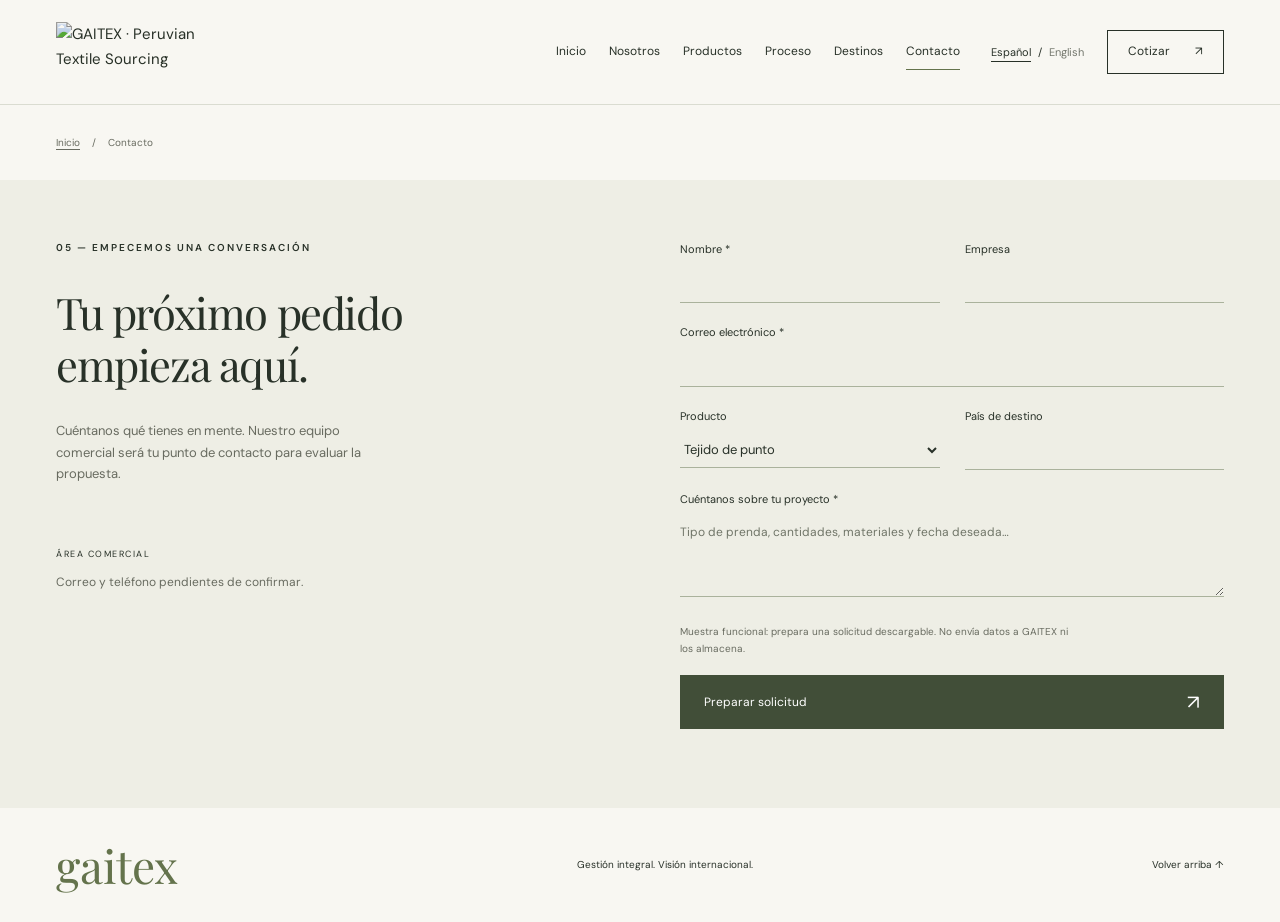
==== contacto.html @ 5d5069b6 "Add files via upload" ====
<!doctype html>
<html lang="es"><head><meta charset="UTF-8"><meta name="viewport" content="width=device-width,initial-scale=1"><meta name="description" content="GAITEX: gestión integral de pedidos textiles para clientes internacionales. Full package, del desarrollo al despacho."><meta name="theme-color" content="#45513b"><title>GAITEX — Contacto</title><link rel="stylesheet" href="style.css"></head>
<body data-page="nav5" class="inner-page"><a class="skip" href="#main" data-i18n="skip">Ir al contenido</a><header><a href="index.html" class="brand" aria-label="GAITEX"><img src="assets/logo.png" alt="GAITEX · Peruvian Textile Sourcing" width="640" height="219"></a><nav aria-label="Navegación principal" data-aria="nav"><a href="index.html" data-i18n="home">Inicio</a><a href="nosotros.html" data-i18n="nav1">Nosotros</a><a href="productos.html" data-i18n="nav2">Productos</a><a href="proceso.html" data-i18n="nav3">Proceso</a><a href="destinos.html" data-i18n="nav4">Destinos</a><a href="contacto.html" data-i18n="nav5" aria-current="page">Contacto</a></nav><div class="header-right"><div class="languages" role="group" aria-label="Idioma / Language"><button type="button" data-lang="es" aria-pressed="true">Español</button><span>/</span><button type="button" data-lang="en" aria-pressed="false">English</button></div><a class="nav-cta" href="contacto.html"><span data-i18n="quote">Cotizar</span> ↗</a></div></header><main id="main"><div class="breadcrumb wrap"><a href="index.html" data-i18n="home">Inicio</a><span>/</span><span data-i18n="nav5"></span></div><section id="contact" class="contact"><div class="wrap section contact-grid"><div><p class="eyebrow" data-i18n="contactlabel">05 — EMPECEMOS UNA CONVERSACIÓN</p><h1 data-i18n="contacttitle">Tu próximo pedido<br>empieza aquí.</h1><p data-i18n="contactcopy">Cuéntanos qué tienes en mente. Nuestro equipo comercial será tu punto de contacto para evaluar la propuesta.</p><div class="contact-meta"><span data-i18n="commercial">ÁREA COMERCIAL</span><p data-i18n="pending">Correo y teléfono pendientes de confirmar.</p></div></div><form id="quote-form"><div class="form-row"><label><span data-i18n="name">Nombre *</span><input name="name" required autocomplete="name" maxlength="120"></label><label><span data-i18n="company">Empresa</span><input name="company" autocomplete="organization" maxlength="150"></label></div><label><span data-i18n="email">Correo electrónico *</span><input name="email" type="email" required autocomplete="email" maxlength="180"></label><div class="form-row"><label><span data-i18n="product">Producto</span><select name="product"><option value="knit" data-i18n="knittitle">Tejido de punto</option><option value="alpaca" data-i18n="alpacatitle">Baby alpaca</option><option value="other" data-i18n="other">Otra propuesta</option></select></label><label><span data-i18n="destination">País de destino</span><input name="destination" autocomplete="country-name" maxlength="100"></label></div><label><span data-i18n="message">Cuéntanos sobre tu proyecto *</span><textarea name="message" rows="3" required maxlength="4000" data-placeholder="messageph" placeholder="Tipo de prenda, cantidades, materiales y fecha deseada…"></textarea></label><p class="form-note" data-i18n="formnote">Muestra funcional: prepara una solicitud descargable. No envía datos a GAITEX ni los almacena.</p><button class="button" type="submit"><span data-i18n="submit">Preparar solicitud</span><span>↗</span></button><p id="form-status" role="status"></p></form></div></section></main><footer class="wrap"><a class="footer-word" href="index.html">gaitex</a><span data-i18n="footer">Gestión integral. Visión internacional.</span><a href="#main"><span data-i18n="top">Volver arriba</span> ↑</a></footer><script src="app.js"></script></body></html>
---- style.css ----
@import url('https://fonts.googleapis.com/css2?family=DM+Sans:wght@400;500;600;700&family=Manrope:wght@400;500;600;700&family=Playfair+Display:ital,wght@0,400;0,500;1,400&display=swap');
:root{--paper:#f8f7f2;--ink:#283128;--olive:#64734c;--green:#414e38;--muted:#686b60;--line:#dadcd1;--serif:'Playfair Display',Georgia,serif;--sans:'DM Sans',Arial,sans-serif}*{box-sizing:border-box}html{scroll-behavior:smooth;scroll-padding-top:110px}body{margin:0;background:var(--paper);color:var(--ink);font:15px/1.65 var(--sans)}a{color:inherit;text-decoration:none}button,input,textarea,select{font:inherit}button,a,input,textarea,select{-webkit-tap-highlight-color:transparent}button{cursor:pointer}button:focus-visible,a:focus-visible{outline:2px solid #b08b54;outline-offset:5px}.wrap{max-width:1400px;width:calc(100% - 112px);margin:auto}.section{padding:100px 0}header{height:105px;display:flex;align-items:center;justify-content:space-between;padding:0 56px;border-bottom:1px solid var(--line);gap:30px;background:var(--paper)}.brand img{display:block;width:176px;height:auto;mix-blend-mode:multiply}nav{display:flex;gap:34px;margin-left:auto}nav a{font-size:13px}nav a:hover,.text-link:hover{color:var(--olive)}.header-right{display:flex;align-items:center;gap:30px}.languages{display:flex;gap:6px;align-items:center;white-space:nowrap;font-size:11px}.languages button{border:0;background:none;padding:6px 1px;color:#73776d}.languages button[aria-pressed=true]{color:var(--ink);text-decoration:underline;text-underline-offset:5px}.nav-cta{border:1px solid var(--ink);padding:11px 20px;font-size:12px;display:flex;gap:25px}.hero{display:grid;grid-template-columns:1fr 1.05fr;min-height:730px;padding-top:38px;padding-bottom:45px;gap:30px}.hero-copy{padding:34px 0 0;position:relative;display:flex;align-items:flex-start;flex-direction:column}.eyebrow{font-size:10px;letter-spacing:2px;font-weight:600;margin:0 0 30px;display:flex;align-items:center;gap:10px}.dot{width:7px;height:7px;background:#879866;border-radius:100%}h1,h2,h3,p{margin-top:0}h1{font:400 clamp(58px,5.65vw,87px)/1.06 var(--serif);letter-spacing:-3px;margin:0 0 26px}h1 em{font-weight:400;color:var(--olive)}h1 .last{white-space:nowrap}.intro{max-width:365px;color:var(--muted);font-size:14px;margin-bottom:28px}.button{background:var(--green);color:white;border:1px solid var(--green);display:inline-flex;align-items:center;justify-content:space-between;gap:36px;padding:16px 23px;font-size:12px;transition:background .2s}.button:hover{background:#2c3725}.button span:last-child{font-size:20px;line-height:1}.text-link{font-size:12px;border-bottom:1px solid #aeb4a2;padding-bottom:5px;display:inline-block}.hero .text-link{margin-top:19px}.hero-foot{margin-top:auto;padding-top:32px;display:flex;width:90%;justify-content:space-between;font-size:9px;letter-spacing:1px;color:var(--muted)}.hero-art{position:relative;min-height:640px;background:#e8e5dc}.hero-photo{width:100%;height:100%;position:absolute;object-fit:cover;object-position:53% center}.image-label{position:absolute;top:22px;left:24px;right:24px;display:flex;justify-content:space-between;font-size:9px;letter-spacing:2px;color:#30382b}.material-note{position:absolute;bottom:35px;left:-37px;background:#eeeee4;display:flex;gap:20px;align-items:center;padding:22px 28px;box-shadow:0 10px 40px #303b2110}.material-note small{font-size:8px;letter-spacing:1.5px}.material-note p{font:20px/1.3 var(--serif);margin:7px 0 0}.swatch{height:66px;width:60px;background:repeating-linear-gradient(45deg,#929b7e 0 2px,#a9b296 2px 4px);border-radius:50% 50% 4px 4px}.approach{border-top:1px solid var(--line);display:grid;grid-template-columns:1fr 2fr;gap:40px}h2{font:400 clamp(34px,3.4vw,50px)/1.2 var(--serif);letter-spacing:-1.4px;margin:0 0 30px}.about-bottom{display:grid;grid-template-columns:1fr 1fr;gap:44px;max-width:770px}.about-bottom p{font-size:14px;color:var(--muted);margin:0}.materials{padding-top:20px}.section-head{display:flex;justify-content:space-between;gap:60px;align-items:flex-end;margin-bottom:45px}.section-head .eyebrow{margin-bottom:20px}.section-head h2{margin:0}.section-head>p{max-width:300px;font-size:13px;color:var(--muted);margin-bottom:4px}.material-grid{display:grid;grid-template-columns:1.15fr 1fr;gap:50px}.second-material{padding-top:80px}.photo-box{height:400px;background:#e9e6df;position:relative;overflow:hidden}.photo-box img{width:100%;height:100%;object-fit:cover;transition:transform .6s}.photo-box:hover img{transform:scale(1.035)}.alpaca img{object-position:40% 30%;transform:scale(1.25)}.alpaca:hover img{transform:scale(1.29)}.photo-number{position:absolute;bottom:18px;left:20px;background:#f8f7f2e6;padding:4px 10px;font-size:10px}.product-line{display:flex;justify-content:space-between;align-items:center;margin-top:18px}h3{font:26px/1.3 var(--serif);margin:0}.material-grid article>p{font-size:12px;color:var(--muted);margin-top:8px}.photo-disclaimer{font-size:10px;color:var(--muted);margin:25px 0 0}.journey{background:var(--green);color:#f5f4ec}.journey .eyebrow{color:#c4cead}.journey .section-head>p{color:#d4d9ca}.steps{display:grid;grid-template-columns:repeat(4,1fr);margin-top:65px;border-bottom:1px solid #ffffff35}.step{border:0;border-top:1px solid #ffffff45;background:transparent;color:#e7eadf;text-align:left;padding:24px 16px 24px 0;position:relative}.step>span{display:block;font-size:11px;margin-bottom:22px;color:#c6cdbb}.step strong{font-size:13px;font-weight:400}.step b{position:absolute;right:22px;top:23px;font-weight:400;opacity:0}.step.active{border-top:3px solid #c8d6a8;background:#ffffff09;padding-top:22px}.step.active b{opacity:1}.step:hover{background:#ffffff0a}.stage-detail{display:flex;gap:25px;align-items:flex-start;padding:25px 0;min-height:110px}.stage-detail>span{font-size:10px;color:#c1c9b5;white-space:nowrap;padding-top:2px}.stage-detail p{font-size:13px;max-width:690px;color:#e2e5db}.leadtime{border-top:1px solid #ffffff30;padding-top:35px;display:flex;gap:50px;align-items:center}.leadtime>div{display:flex;gap:17px;align-items:center;white-space:nowrap}.ninety{font:70px/1 var(--serif)}.leadtime>div>span:last-child{max-width:80px;white-space:normal;font-size:12px;line-height:1.5}.leadtime p{font-size:11px;color:#cbd3c0;max-width:360px;margin:0}.lead-symbol{margin-left:auto;font-size:35px}.world-grid{display:grid;grid-template-columns:1fr 1fr;gap:100px}.world-grid>div>p{max-width:340px;color:var(--muted);font-size:13px;margin-bottom:28px}.destinations>div{display:flex;align-items:center;gap:25px;padding:17px 0;border-bottom:1px solid var(--line)}.destinations>div:first-child{border-top:1px solid var(--line);flex-wrap:wrap;gap:4px 25px}.destinations>div>span{font-size:10px;color:var(--muted)}.destinations h3{flex:1;font-size:24px}.destinations small{width:100%;margin-left:38px;font-size:8px;letter-spacing:1px}.contact{background:#eeeee5}.contact-grid{display:grid;grid-template-columns:1fr 1fr;gap:100px}.contact-grid>div>p:not(.eyebrow){max-width:330px;font-size:13px;color:var(--muted)}.contact-meta{margin-top:55px}.contact-meta>span{font-size:9px;letter-spacing:1.5px}.contact-meta p{font-size:12px;color:var(--muted);margin-top:8px}.form-row{display:grid;grid-template-columns:1fr 1fr;gap:25px}label{display:block;margin-bottom:20px}label>span{display:block;font-size:11px;margin-bottom:7px}input,select,textarea{width:100%;border:0;border-bottom:1px solid #aab29c;background:transparent;padding:8px 0;border-radius:0;color:var(--ink);font-size:13px}textarea{resize:vertical}input:focus,textarea:focus,select:focus{outline:0;border-bottom:2px solid var(--green)}textarea::placeholder{color:#707568;font-size:12px}.form-note{font-size:10px;color:var(--muted);max-width:390px;margin:0 0 18px}form>.button{width:100%}#form-status{font-size:12px;margin:14px 0 0}footer{display:flex;justify-content:space-between;align-items:center;padding:34px 0;gap:25px}footer>span,footer>a:last-child{font-size:10px}.footer-word{font:46px/1 var(--serif);color:var(--olive)}.skip{position:fixed;left:10px;top:-100px;background:white;padding:10px;z-index:10}.skip:focus{top:10px}@media(min-width:1600px){.hero{min-height:800px}.hero-art{min-height:700px}}@media(max-width:1100px){header{padding:0 30px;gap:20px}nav{gap:18px}.header-right{gap:18px}.brand img{width:145px}.wrap{width:calc(100% - 60px)}h1{font-size:65px}.hero{grid-template-columns:1fr 1fr;gap:22px;min-height:670px}.hero-art{min-height:590px}.section{padding:75px 0}.world-grid,.contact-grid{gap:50px}.material-note{left:-20px;padding:18px}.section-head{gap:35px}.section-head>p{max-width:250px}}@media(max-width:760px){html{scroll-padding-top:25px}header{height:auto;padding:18px 22px;flex-wrap:wrap;gap:15px}.brand img{width:133px}.header-right{margin-left:auto;gap:15px}.nav-cta{display:none}.languages{font-size:10px}nav{order:3;width:100%;justify-content:space-between;border-top:1px solid var(--line);padding-top:12px}nav a{font-size:11px}.wrap{width:calc(100% - 44px)}.hero{grid-template-columns:1fr;padding-top:15px;gap:28px}.hero-copy{padding-top:22px}h1{font-size:clamp(52px,12vw,76px);letter-spacing:-2px}.hero .eyebrow{font-size:8px;margin-bottom:24px}.intro{font-size:13px;max-width:340px}.hero-foot{display:none}.hero-art{min-height:440px;margin-left:15px}.material-note{left:-15px;bottom:24px}.hero .text-link{margin-top:18px}.section{padding:60px 0}.approach{grid-template-columns:1fr;gap:0}.approach>.eyebrow{margin-bottom:22px}h2{font-size:35px;letter-spacing:-1px}.about-bottom{grid-template-columns:1fr;gap:18px}.about-bottom p{font-size:13px}.section-head{display:block;margin-bottom:30px}.section-head>p{max-width:100%;margin-top:20px}.material-grid{gap:28px;grid-template-columns:1fr}.second-material{padding-top:10px}.photo-box{height:360px}.photo-disclaimer{font-size:9px}.steps{grid-template-columns:1fr 1fr;margin-top:32px}.step{padding:18px 10px 18px 0}.step.active{padding-top:16px}.step strong{font-size:11px}.step>span{margin-bottom:15px}.step b{right:15px;top:17px}.stage-detail{min-height:140px;gap:18px}.stage-detail p{font-size:12px}.leadtime{gap:20px;align-items:flex-start;flex-wrap:wrap}.leadtime p{max-width:100%;order:3}.ninety{font-size:60px}.lead-symbol{font-size:27px}.world-grid,.contact-grid{grid-template-columns:1fr;gap:38px}.international>.eyebrow{font-size:9px}.destinations h3{font-size:23px}.contact-meta{margin-top:25px}.form-row{gap:20px}footer{flex-wrap:wrap;gap:18px}footer>span{order:3;width:100%}.footer-word{font-size:40px}}@media(prefers-reduced-motion:reduce){html{scroll-behavior:auto}*{transition:none!important}}

/* Multi-page navigation and editorial chapter layouts. */
header nav{gap:23px}header nav a{font-size:12px;position:relative;padding:10px 0}header nav a[aria-current="page"]:after{content:"";position:absolute;left:0;right:0;bottom:2px;height:1px;background:var(--olive)}.header-right{gap:22px}.breadcrumb{display:flex;gap:12px;font-size:10px;color:var(--muted);padding-top:30px}.breadcrumb a{text-decoration:underline;text-underline-offset:3px}.inner-page main{min-height:65vh}.inner-page h1{font:400 clamp(36px,3.4vw,50px)/1.2 var(--serif);letter-spacing:-1.4px;margin:0 0 30px}.inner-page .section-head h1{margin-bottom:0}.inner-page .section{padding-top:60px;padding-bottom:65px}.inner-page .approach{border:0}.inner-page .materials{padding-top:50px}.inner-page .journey{margin-top:28px}.inner-page .contact{margin-top:28px}.page-cta{border-top:1px solid var(--line);padding:35px 0;display:flex;justify-content:space-between;gap:25px;align-items:center}.page-cta>p{font:25px/1.4 var(--serif);margin:0}.home-hub{padding:10px 0 55px}.hub-heading{display:flex;align-items:center;justify-content:space-between;gap:20px;border-top:1px solid var(--line);padding-top:25px;margin-bottom:25px}.hub-heading .eyebrow{margin:0}.hub-heading>p:last-child{font-size:12px;color:var(--muted);margin:0}.hub-links{display:grid;grid-template-columns:repeat(4,1fr);gap:25px}.hub-links>a{position:relative;padding:16px 0 0;border-top:1px solid #b7bfaa}.hub-number{font-size:9px;color:var(--olive);letter-spacing:1px}.hub-links h2{font-size:25px;letter-spacing:-.6px;margin:13px 0 8px}.hub-links p{font-size:11px;color:var(--muted);max-width:220px;margin:0}.hub-arrow{position:absolute;right:2px;top:16px;transition:transform .2s}.hub-links>a:hover .hub-arrow{transform:translate(3px,-3px)}.about-visual{display:grid;grid-template-columns:1.4fr 1fr;gap:70px;padding-bottom:70px;align-items:center}.about-image{position:relative;height:340px;overflow:hidden}.about-image img{width:100%;height:100%;object-fit:cover;object-position:50% 44%}.about-image>span{position:absolute;bottom:16px;left:20px;background:var(--paper);padding:10px 15px;font-size:10px}.about-note>.eyebrow{color:var(--olive);margin-bottom:15px}.about-note h2{font-size:40px;margin-bottom:20px}.about-note p{font-size:13px;color:var(--muted);max-width:320px}.about-note .text-link{margin-top:10px}.inner-page .photo-box{height:340px}.inner-page .second-material{padding-top:45px}.inner-page .international{padding-bottom:70px}.inner-page .contact-grid{gap:80px}.inner-page .leadtime{margin-top:5px}
@media(max-width:1150px) and (min-width:761px){header{gap:18px;padding:0 25px}.brand img{width:125px}header nav{gap:14px}header nav a{font-size:11px}.header-right{gap:16px}.nav-cta{padding:10px 13px;gap:12px}.languages{font-size:10px}.about-visual{gap:35px}}
@media(max-width:900px) and (min-width:761px){header{flex-wrap:wrap;height:auto;padding:18px 30px;gap:12px}header nav{order:3;width:100%;justify-content:space-between;border-top:1px solid var(--line);padding-top:8px}.header-right{margin-left:auto}}
@media(max-width:760px){header nav{gap:8px;flex-wrap:wrap;justify-content:space-between}header nav a{font-size:10px;padding:4px 0}.breadcrumb{padding-top:22px;font-size:9px}.inner-page h1{font-size:34px;letter-spacing:-1px}.inner-page .section{padding:40px 0 45px}.inner-page .materials{padding-top:35px}.home-hub{padding-bottom:38px}.hub-heading{display:block;padding-top:20px}.hub-heading>p:last-child{margin-top:9px;font-size:11px}.hub-links{grid-template-columns:1fr 1fr;gap:25px 22px}.hub-links h2{font-size:24px}.hub-links p{font-size:10px}.page-cta{align-items:flex-start;flex-direction:column;padding:28px 0}.page-cta>p{font-size:23px}.page-cta>.button{width:100%}.about-visual{grid-template-columns:1fr;gap:30px;padding-bottom:45px}.about-image{height:290px}.about-note h2{font-size:34px}.about-image>span{font-size:9px;left:12px;bottom:12px}.inner-page .second-material{padding-top:5px}.inner-page .photo-box{height:330px}.inner-page .contact-grid{gap:30px}.inner-page .journey,.inner-page .contact{margin-top:22px}}
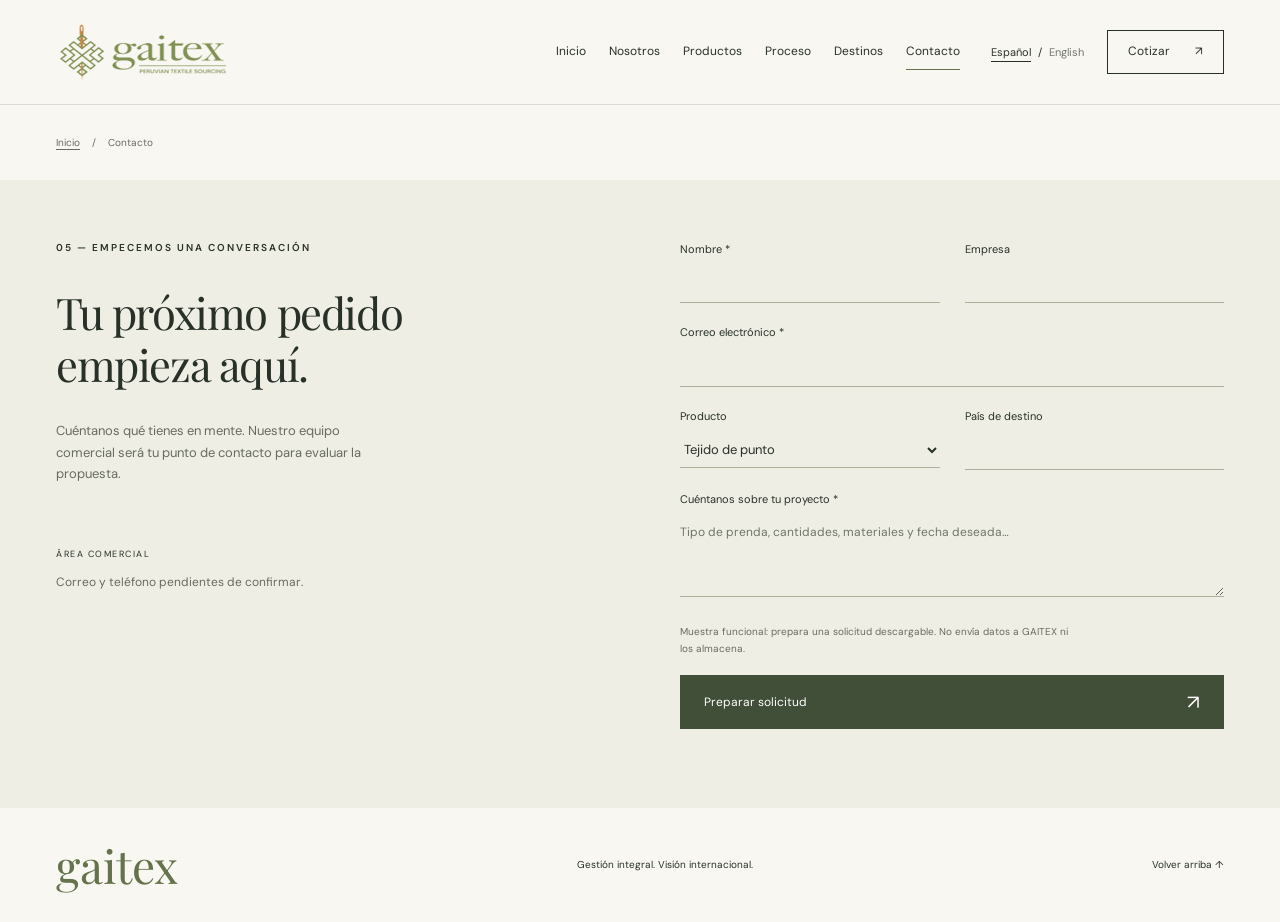
==== commit b0b07488: "Add files via upload" ====
--- a/contacto.html
+++ b/contacto.html
@@ -1,3 +1,3 @@
 <!doctype html>
 <html lang="es"><head><meta charset="UTF-8"><meta name="viewport" content="width=device-width,initial-scale=1"><meta name="description" content="GAITEX: gestión integral de pedidos textiles para clientes internacionales. Full package, del desarrollo al despacho."><meta name="theme-color" content="#45513b"><title>GAITEX — Contacto</title><link rel="stylesheet" href="style.css"></head>
-<body data-page="nav5" class="inner-page"><a class="skip" href="#main" data-i18n="skip">Ir al contenido</a><header><a href="index.html" class="brand" aria-label="GAITEX"><img src="assets/logo.png" alt="GAITEX · Peruvian Textile Sourcing" width="640" height="219"></a><nav aria-label="Navegación principal" data-aria="nav"><a href="index.html" data-i18n="home">Inicio</a><a href="nosotros.html" data-i18n="nav1">Nosotros</a><a href="productos.html" data-i18n="nav2">Productos</a><a href="proceso.html" data-i18n="nav3">Proceso</a><a href="destinos.html" data-i18n="nav4">Destinos</a><a href="contacto.html" data-i18n="nav5" aria-current="page">Contacto</a></nav><div class="header-right"><div class="languages" role="group" aria-label="Idioma / Language"><button type="button" data-lang="es" aria-pressed="true">Español</button><span>/</span><button type="button" data-lang="en" aria-pressed="false">English</button></div><a class="nav-cta" href="contacto.html"><span data-i18n="quote">Cotizar</span> ↗</a></div></header><main id="main"><div class="breadcrumb wrap"><a href="index.html" data-i18n="home">Inicio</a><span>/</span><span data-i18n="nav5"></span></div><section id="contact" class="contact"><div class="wrap section contact-grid"><div><p class="eyebrow" data-i18n="contactlabel">05 — EMPECEMOS UNA CONVERSACIÓN</p><h1 data-i18n="contacttitle">Tu próximo pedido<br>empieza aquí.</h1><p data-i18n="contactcopy">Cuéntanos qué tienes en mente. Nuestro equipo comercial será tu punto de contacto para evaluar la propuesta.</p><div class="contact-meta"><span data-i18n="commercial">ÁREA COMERCIAL</span><p data-i18n="pending">Correo y teléfono pendientes de confirmar.</p></div></div><form id="quote-form"><div class="form-row"><label><span data-i18n="name">Nombre *</span><input name="name" required autocomplete="name" maxlength="120"></label><label><span data-i18n="company">Empresa</span><input name="company" autocomplete="organization" maxlength="150"></label></div><label><span data-i18n="email">Correo electrónico *</span><input name="email" type="email" required autocomplete="email" maxlength="180"></label><div class="form-row"><label><span data-i18n="product">Producto</span><select name="product"><option value="knit" data-i18n="knittitle">Tejido de punto</option><option value="alpaca" data-i18n="alpacatitle">Baby alpaca</option><option value="other" data-i18n="other">Otra propuesta</option></select></label><label><span data-i18n="destination">País de destino</span><input name="destination" autocomplete="country-name" maxlength="100"></label></div><label><span data-i18n="message">Cuéntanos sobre tu proyecto *</span><textarea name="message" rows="3" required maxlength="4000" data-placeholder="messageph" placeholder="Tipo de prenda, cantidades, materiales y fecha deseada…"></textarea></label><p class="form-note" data-i18n="formnote">Muestra funcional: prepara una solicitud descargable. No envía datos a GAITEX ni los almacena.</p><button class="button" type="submit"><span data-i18n="submit">Preparar solicitud</span><span>↗</span></button><p id="form-status" role="status"></p></form></div></section></main><footer class="wrap"><a class="footer-word" href="index.html">gaitex</a><span data-i18n="footer">Gestión integral. Visión internacional.</span><a href="#main"><span data-i18n="top">Volver arriba</span> ↑</a></footer><script src="app.js"></script></body></html>+<body data-page="nav5" class="inner-page"><a class="skip" href="#main" data-i18n="skip">Ir al contenido</a><header><a href="index.html" class="brand" aria-label="GAITEX"><img src="logo.png" alt="GAITEX · Peruvian Textile Sourcing" width="640" height="219"></a><nav aria-label="Navegación principal" data-aria="nav"><a href="index.html" data-i18n="home">Inicio</a><a href="nosotros.html" data-i18n="nav1">Nosotros</a><a href="productos.html" data-i18n="nav2">Productos</a><a href="proceso.html" data-i18n="nav3">Proceso</a><a href="destinos.html" data-i18n="nav4">Destinos</a><a href="contacto.html" data-i18n="nav5" aria-current="page">Contacto</a></nav><div class="header-right"><div class="languages" role="group" aria-label="Idioma / Language"><button type="button" data-lang="es" aria-pressed="true">Español</button><span>/</span><button type="button" data-lang="en" aria-pressed="false">English</button></div><a class="nav-cta" href="contacto.html"><span data-i18n="quote">Cotizar</span> ↗</a></div></header><main id="main"><div class="breadcrumb wrap"><a href="index.html" data-i18n="home">Inicio</a><span>/</span><span data-i18n="nav5"></span></div><section id="contact" class="contact"><div class="wrap section contact-grid"><div><p class="eyebrow" data-i18n="contactlabel">05 — EMPECEMOS UNA CONVERSACIÓN</p><h1 data-i18n="contacttitle">Tu próximo pedido<br>empieza aquí.</h1><p data-i18n="contactcopy">Cuéntanos qué tienes en mente. Nuestro equipo comercial será tu punto de contacto para evaluar la propuesta.</p><div class="contact-meta"><span data-i18n="commercial">ÁREA COMERCIAL</span><p data-i18n="pending">Correo y teléfono pendientes de confirmar.</p></div></div><form id="quote-form"><div class="form-row"><label><span data-i18n="name">Nombre *</span><input name="name" required autocomplete="name" maxlength="120"></label><label><span data-i18n="company">Empresa</span><input name="company" autocomplete="organization" maxlength="150"></label></div><label><span data-i18n="email">Correo electrónico *</span><input name="email" type="email" required autocomplete="email" maxlength="180"></label><div class="form-row"><label><span data-i18n="product">Producto</span><select name="product"><option value="knit" data-i18n="knittitle">Tejido de punto</option><option value="alpaca" data-i18n="alpacatitle">Baby alpaca</option><option value="other" data-i18n="other">Otra propuesta</option></select></label><label><span data-i18n="destination">País de destino</span><input name="destination" autocomplete="country-name" maxlength="100"></label></div><label><span data-i18n="message">Cuéntanos sobre tu proyecto *</span><textarea name="message" rows="3" required maxlength="4000" data-placeholder="messageph" placeholder="Tipo de prenda, cantidades, materiales y fecha deseada…"></textarea></label><p class="form-note" data-i18n="formnote">Muestra funcional: prepara una solicitud descargable. No envía datos a GAITEX ni los almacena.</p><button class="button" type="submit"><span data-i18n="submit">Preparar solicitud</span><span>↗</span></button><p id="form-status" role="status"></p></form></div></section></main><footer class="wrap"><a class="footer-word" href="index.html">gaitex</a><span data-i18n="footer">Gestión integral. Visión internacional.</span><a href="#main"><span data-i18n="top">Volver arriba</span> ↑</a></footer><script src="app.js"></script></body></html>
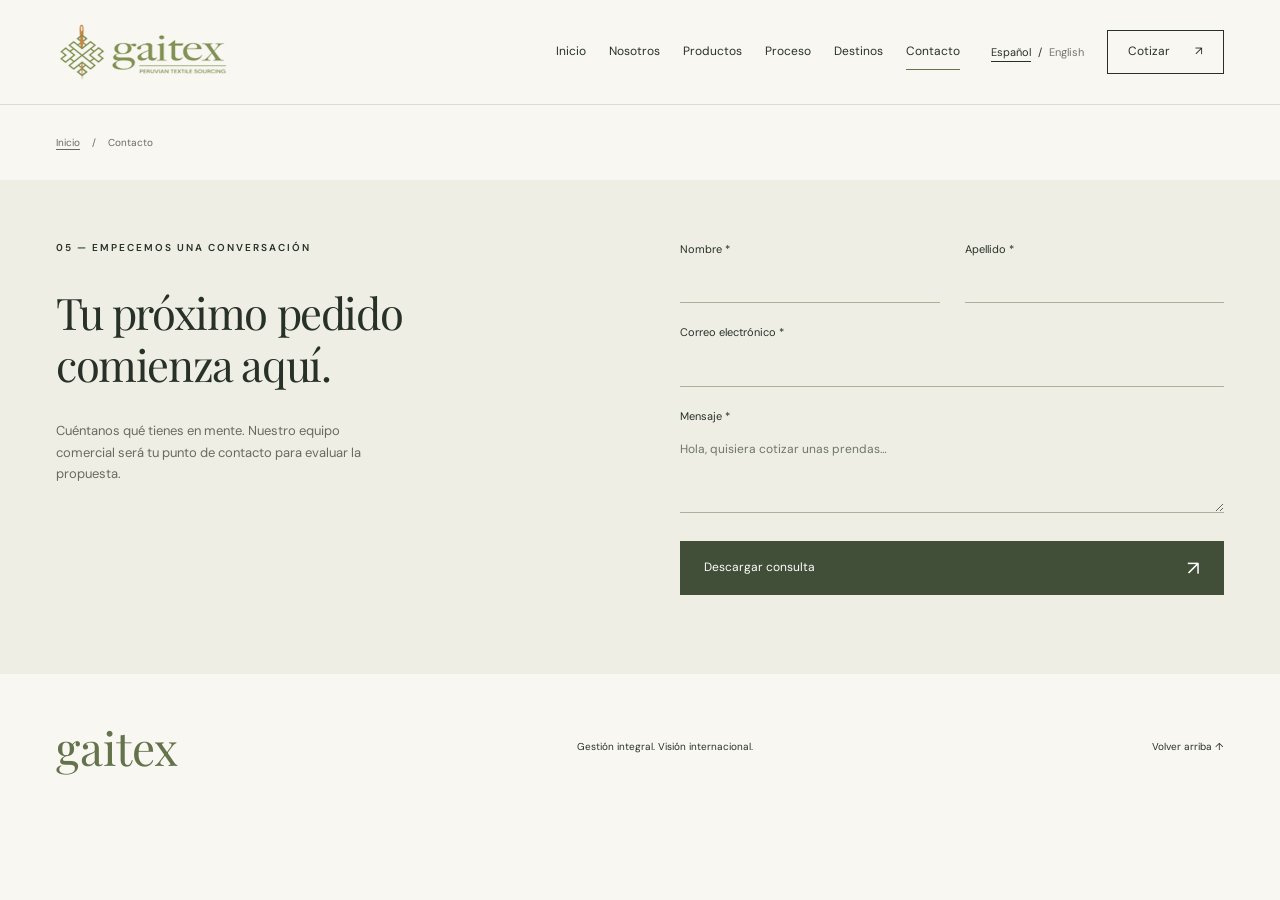
==== commit 34779a7e: "Add files via upload" ====
--- a/contacto.html
+++ b/contacto.html
@@ -1,3 +1,3 @@
 <!doctype html>
 <html lang="es"><head><meta charset="UTF-8"><meta name="viewport" content="width=device-width,initial-scale=1"><meta name="description" content="GAITEX: gestión integral de pedidos textiles para clientes internacionales. Full package, del desarrollo al despacho."><meta name="theme-color" content="#45513b"><title>GAITEX — Contacto</title><link rel="stylesheet" href="style.css"></head>
-<body data-page="nav5" class="inner-page"><a class="skip" href="#main" data-i18n="skip">Ir al contenido</a><header><a href="index.html" class="brand" aria-label="GAITEX"><img src="logo.png" alt="GAITEX · Peruvian Textile Sourcing" width="640" height="219"></a><nav aria-label="Navegación principal" data-aria="nav"><a href="index.html" data-i18n="home">Inicio</a><a href="nosotros.html" data-i18n="nav1">Nosotros</a><a href="productos.html" data-i18n="nav2">Productos</a><a href="proceso.html" data-i18n="nav3">Proceso</a><a href="destinos.html" data-i18n="nav4">Destinos</a><a href="contacto.html" data-i18n="nav5" aria-current="page">Contacto</a></nav><div class="header-right"><div class="languages" role="group" aria-label="Idioma / Language"><button type="button" data-lang="es" aria-pressed="true">Español</button><span>/</span><button type="button" data-lang="en" aria-pressed="false">English</button></div><a class="nav-cta" href="contacto.html"><span data-i18n="quote">Cotizar</span> ↗</a></div></header><main id="main"><div class="breadcrumb wrap"><a href="index.html" data-i18n="home">Inicio</a><span>/</span><span data-i18n="nav5"></span></div><section id="contact" class="contact"><div class="wrap section contact-grid"><div><p class="eyebrow" data-i18n="contactlabel">05 — EMPECEMOS UNA CONVERSACIÓN</p><h1 data-i18n="contacttitle">Tu próximo pedido<br>empieza aquí.</h1><p data-i18n="contactcopy">Cuéntanos qué tienes en mente. Nuestro equipo comercial será tu punto de contacto para evaluar la propuesta.</p><div class="contact-meta"><span data-i18n="commercial">ÁREA COMERCIAL</span><p data-i18n="pending">Correo y teléfono pendientes de confirmar.</p></div></div><form id="quote-form"><div class="form-row"><label><span data-i18n="name">Nombre *</span><input name="name" required autocomplete="name" maxlength="120"></label><label><span data-i18n="company">Empresa</span><input name="company" autocomplete="organization" maxlength="150"></label></div><label><span data-i18n="email">Correo electrónico *</span><input name="email" type="email" required autocomplete="email" maxlength="180"></label><div class="form-row"><label><span data-i18n="product">Producto</span><select name="product"><option value="knit" data-i18n="knittitle">Tejido de punto</option><option value="alpaca" data-i18n="alpacatitle">Baby alpaca</option><option value="other" data-i18n="other">Otra propuesta</option></select></label><label><span data-i18n="destination">País de destino</span><input name="destination" autocomplete="country-name" maxlength="100"></label></div><label><span data-i18n="message">Cuéntanos sobre tu proyecto *</span><textarea name="message" rows="3" required maxlength="4000" data-placeholder="messageph" placeholder="Tipo de prenda, cantidades, materiales y fecha deseada…"></textarea></label><p class="form-note" data-i18n="formnote">Muestra funcional: prepara una solicitud descargable. No envía datos a GAITEX ni los almacena.</p><button class="button" type="submit"><span data-i18n="submit">Preparar solicitud</span><span>↗</span></button><p id="form-status" role="status"></p></form></div></section></main><footer class="wrap"><a class="footer-word" href="index.html">gaitex</a><span data-i18n="footer">Gestión integral. Visión internacional.</span><a href="#main"><span data-i18n="top">Volver arriba</span> ↑</a></footer><script src="app.js"></script></body></html>+<body data-page="nav5" class="inner-page"><a class="skip" href="#main" data-i18n="skip">Ir al contenido</a><header><a href="index.html" class="brand" aria-label="GAITEX"><img src="logo.png" alt="GAITEX · Peruvian Textile Sourcing" width="640" height="219"></a><nav aria-label="Navegación principal" data-aria="nav"><a href="index.html" data-i18n="home">Inicio</a><a href="nosotros.html" data-i18n="nav1">Nosotros</a><a href="productos.html" data-i18n="nav2">Productos</a><a href="proceso.html" data-i18n="nav3">Proceso</a><a href="destinos.html" data-i18n="nav4">Destinos</a><a href="contacto.html" data-i18n="nav5" aria-current="page">Contacto</a></nav><div class="header-right"><div class="languages" role="group" aria-label="Idioma / Language"><button type="button" data-lang="es" aria-pressed="true">Español</button><span>/</span><button type="button" data-lang="en" aria-pressed="false">English</button></div><a class="nav-cta" href="contacto.html"><span data-i18n="quote">Cotizar</span> ↗</a></div></header><main id="main"><div class="breadcrumb wrap"><a href="index.html" data-i18n="home">Inicio</a><span>/</span><span data-i18n="nav5"></span></div><section id="contact" class="contact"><div class="wrap section contact-grid"><div><p class="eyebrow" data-i18n="contactlabel">05 — EMPECEMOS UNA CONVERSACIÓN</p><h1 data-i18n="contacttitle">Tu próximo pedido<br>comienza aquí.</h1><p data-i18n="contactcopy">Cuéntanos qué tienes en mente. Nuestro equipo comercial será tu punto de contacto para evaluar la propuesta.</p></div><form id="quote-form"><div class="form-row"><label><span data-i18n="name">Nombre *</span><input name="name" required autocomplete="given-name" maxlength="120"></label><label><span data-i18n="surname">Apellido *</span><input name="surname" required autocomplete="family-name" maxlength="120"></label></div><label><span data-i18n="email">Correo electrónico *</span><input name="email" type="email" required autocomplete="email" maxlength="180"></label><label><span data-i18n="message">Mensaje *</span><textarea name="message" rows="3" required maxlength="4000" data-placeholder="messageph" placeholder="Hola, quisiera cotizar unas prendas…"></textarea></label><button class="button" type="submit"><span data-i18n="submit">Descargar consulta</span><span>↗</span></button><p id="form-status" role="status"></p></form></div></section></main><footer class="wrap"><a class="footer-word" href="index.html">gaitex</a><span data-i18n="footer">Gestión integral. Visión internacional.</span><a href="#main"><span data-i18n="top">Volver arriba</span> ↑</a></footer><script src="app.js"></script></body></html>
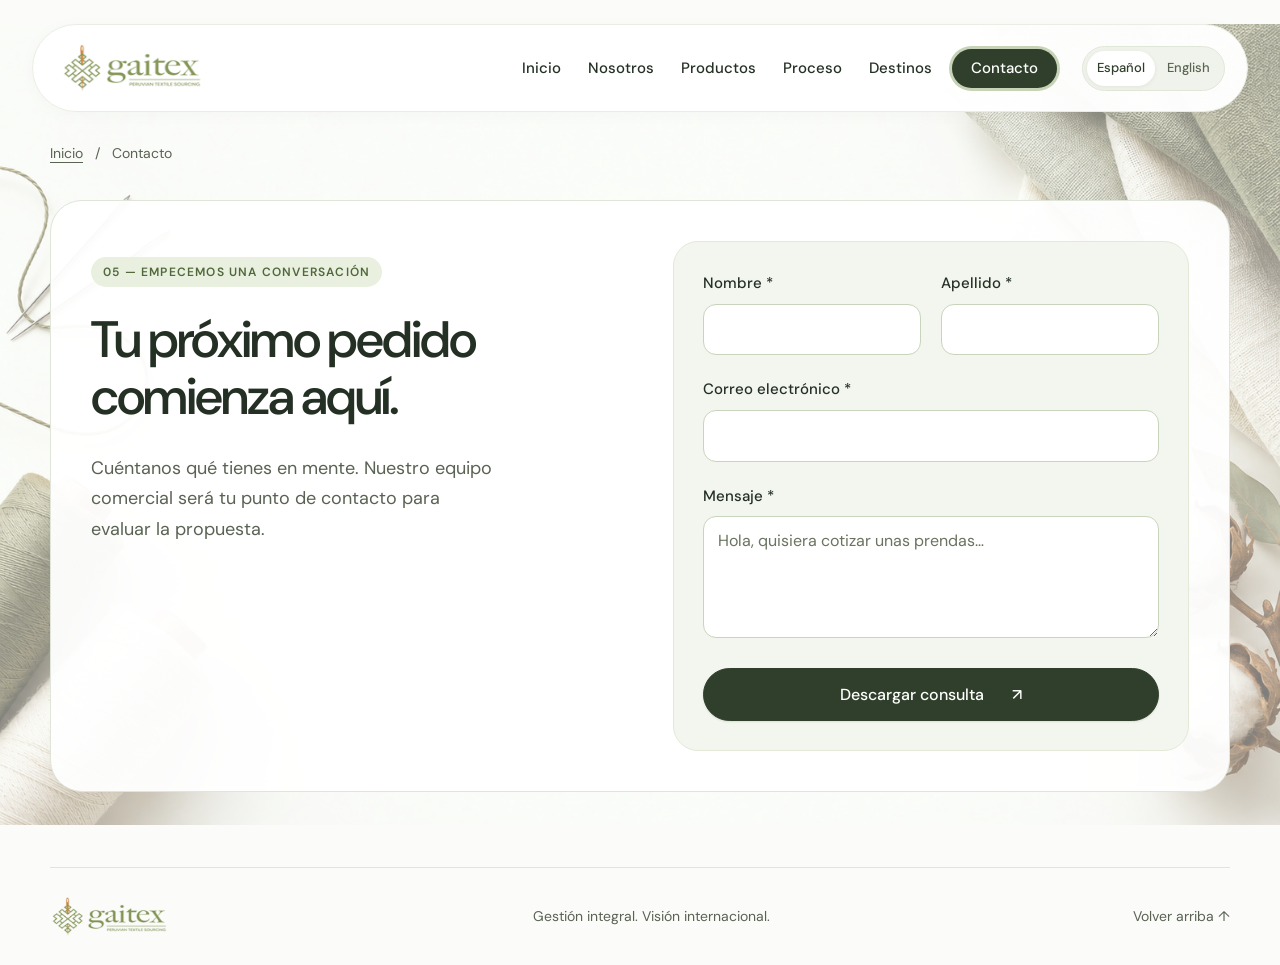
==== commit f299e993: "Add files via upload" ====
--- a/contacto.html
+++ b/contacto.html
@@ -1,3 +1,3 @@
 <!doctype html>
-<html lang="es"><head><meta charset="UTF-8"><meta name="viewport" content="width=device-width,initial-scale=1"><meta name="description" content="GAITEX: gestión integral de pedidos textiles para clientes internacionales. Full package, del desarrollo al despacho."><meta name="theme-color" content="#45513b"><title>GAITEX — Contacto</title><link rel="stylesheet" href="style.css"></head>
-<body data-page="nav5" class="inner-page"><a class="skip" href="#main" data-i18n="skip">Ir al contenido</a><header><a href="index.html" class="brand" aria-label="GAITEX"><img src="logo.png" alt="GAITEX · Peruvian Textile Sourcing" width="640" height="219"></a><nav aria-label="Navegación principal" data-aria="nav"><a href="index.html" data-i18n="home">Inicio</a><a href="nosotros.html" data-i18n="nav1">Nosotros</a><a href="productos.html" data-i18n="nav2">Productos</a><a href="proceso.html" data-i18n="nav3">Proceso</a><a href="destinos.html" data-i18n="nav4">Destinos</a><a href="contacto.html" data-i18n="nav5" aria-current="page">Contacto</a></nav><div class="header-right"><div class="languages" role="group" aria-label="Idioma / Language"><button type="button" data-lang="es" aria-pressed="true">Español</button><span>/</span><button type="button" data-lang="en" aria-pressed="false">English</button></div><a class="nav-cta" href="contacto.html"><span data-i18n="quote">Cotizar</span> ↗</a></div></header><main id="main"><div class="breadcrumb wrap"><a href="index.html" data-i18n="home">Inicio</a><span>/</span><span data-i18n="nav5"></span></div><section id="contact" class="contact"><div class="wrap section contact-grid"><div><p class="eyebrow" data-i18n="contactlabel">05 — EMPECEMOS UNA CONVERSACIÓN</p><h1 data-i18n="contacttitle">Tu próximo pedido<br>comienza aquí.</h1><p data-i18n="contactcopy">Cuéntanos qué tienes en mente. Nuestro equipo comercial será tu punto de contacto para evaluar la propuesta.</p></div><form id="quote-form"><div class="form-row"><label><span data-i18n="name">Nombre *</span><input name="name" required autocomplete="given-name" maxlength="120"></label><label><span data-i18n="surname">Apellido *</span><input name="surname" required autocomplete="family-name" maxlength="120"></label></div><label><span data-i18n="email">Correo electrónico *</span><input name="email" type="email" required autocomplete="email" maxlength="180"></label><label><span data-i18n="message">Mensaje *</span><textarea name="message" rows="3" required maxlength="4000" data-placeholder="messageph" placeholder="Hola, quisiera cotizar unas prendas…"></textarea></label><button class="button" type="submit"><span data-i18n="submit">Descargar consulta</span><span>↗</span></button><p id="form-status" role="status"></p></form></div></section></main><footer class="wrap"><a class="footer-word" href="index.html">gaitex</a><span data-i18n="footer">Gestión integral. Visión internacional.</span><a href="#main"><span data-i18n="top">Volver arriba</span> ↑</a></footer><script src="app.js"></script></body></html>+<html lang="es"><head><meta charset="UTF-8"><meta name="viewport" content="width=device-width,initial-scale=1"><meta name="description" content="GAITEX: gestión integral de pedidos textiles para clientes internacionales. Full package, del desarrollo al despacho."><meta name="theme-color" content="#fbfcf9"><title>GAITEX — Contacto</title><link rel="stylesheet" href="style.css?v=gaitex-unificado-1"></head>
+<body data-page="nav5" class="inner-page contacto-page"><a class="skip" href="#main" data-i18n="skip">Ir al contenido</a><header class="header"><a href="index.html" class="logo" aria-label="GAITEX"><img src="logo.png" alt="GAITEX · Peruvian Textile Sourcing" width="640" height="219"></a><nav aria-label="Navegación principal" data-aria="nav"><a href="index.html" data-i18n="home">Inicio</a><a href="nosotros.html" data-i18n="nav1">Nosotros</a><a href="productos.html" data-i18n="nav2">Productos</a><a href="proceso.html" data-i18n="nav3">Proceso</a><a href="destinos.html" data-i18n="nav4">Destinos</a><a href="contacto.html" data-i18n="nav5" aria-current="page" class="nav-contact">Contacto</a></nav><div class="languages" role="group" aria-label="Idioma / Language"><button type="button" data-lang="es" aria-pressed="true">Español</button><button type="button" data-lang="en" aria-pressed="false">English</button></div></header><main id="main"><div class="breadcrumb wrap"><a href="index.html" data-i18n="home">Inicio</a><span>/</span><span data-i18n="nav5"></span></div><section id="contact" class="contact"><div class="wrap section contact-grid"><div><p class="eyebrow" data-i18n="contactlabel">05 — EMPECEMOS UNA CONVERSACIÓN</p><h1 data-i18n="contacttitle">Tu próximo pedido<br>comienza aquí.</h1><p data-i18n="contactcopy">Cuéntanos qué tienes en mente. Nuestro equipo comercial será tu punto de contacto para evaluar la propuesta.</p></div><form id="quote-form"><div class="form-row"><label><span data-i18n="name">Nombre *</span><input name="name" required autocomplete="given-name" maxlength="120"></label><label><span data-i18n="surname">Apellido *</span><input name="surname" required autocomplete="family-name" maxlength="120"></label></div><label><span data-i18n="email">Correo electrónico *</span><input name="email" type="email" required autocomplete="email" maxlength="180"></label><label><span data-i18n="message">Mensaje *</span><textarea name="message" rows="3" required maxlength="4000" data-placeholder="messageph" placeholder="Hola, quisiera cotizar unas prendas…"></textarea></label><button class="button" type="submit"><span data-i18n="submit">Descargar consulta</span><span>↗</span></button><p id="form-status" role="status"></p></form></div></section></main><footer class="site-footer wrap"><a class="footer-logo" href="index.html" aria-label="GAITEX"><img src="logo.png" alt="GAITEX" width="640" height="219"></a><p data-i18n="footer">Gestión integral. Visión internacional.</p><a href="#main"><span data-i18n="top">Volver arriba</span> ↑</a></footer><script src="app.js?v=gaitex-unificado-1"></script></body></html>
--- a/style.css
+++ b/style.css
@@ -1,8 +1,12 @@
-@import url('https://fonts.googleapis.com/css2?family=DM+Sans:wght@400;500;600;700&family=Manrope:wght@400;500;600;700&family=Playfair+Display:ital,wght@0,400;0,500;1,400&display=swap');
-:root{--paper:#f8f7f2;--ink:#283128;--olive:#64734c;--green:#414e38;--muted:#686b60;--line:#dadcd1;--serif:'Playfair Display',Georgia,serif;--sans:'DM Sans',Arial,sans-serif}*{box-sizing:border-box}html{scroll-behavior:smooth;scroll-padding-top:110px}body{margin:0;background:var(--paper);color:var(--ink);font:15px/1.65 var(--sans)}a{color:inherit;text-decoration:none}button,input,textarea,select{font:inherit}button,a,input,textarea,select{-webkit-tap-highlight-color:transparent}button{cursor:pointer}button:focus-visible,a:focus-visible{outline:2px solid #b08b54;outline-offset:5px}.wrap{max-width:1400px;width:calc(100% - 112px);margin:auto}.section{padding:100px 0}header{height:105px;display:flex;align-items:center;justify-content:space-between;padding:0 56px;border-bottom:1px solid var(--line);gap:30px;background:var(--paper)}.brand img{display:block;width:176px;height:auto;mix-blend-mode:multiply}nav{display:flex;gap:34px;margin-left:auto}nav a{font-size:13px}nav a:hover,.text-link:hover{color:var(--olive)}.header-right{display:flex;align-items:center;gap:30px}.languages{display:flex;gap:6px;align-items:center;white-space:nowrap;font-size:11px}.languages button{border:0;background:none;padding:6px 1px;color:#73776d}.languages button[aria-pressed=true]{color:var(--ink);text-decoration:underline;text-underline-offset:5px}.nav-cta{border:1px solid var(--ink);padding:11px 20px;font-size:12px;display:flex;gap:25px}.hero{display:grid;grid-template-columns:1fr 1.05fr;min-height:730px;padding-top:38px;padding-bottom:45px;gap:30px}.hero-copy{padding:34px 0 0;position:relative;display:flex;align-items:flex-start;flex-direction:column}.eyebrow{font-size:10px;letter-spacing:2px;font-weight:600;margin:0 0 30px;display:flex;align-items:center;gap:10px}.dot{width:7px;height:7px;background:#879866;border-radius:100%}h1,h2,h3,p{margin-top:0}h1{font:400 clamp(58px,5.65vw,87px)/1.06 var(--serif);letter-spacing:-3px;margin:0 0 26px}h1 em{font-weight:400;color:var(--olive)}h1 .last{white-space:nowrap}.intro{max-width:365px;color:var(--muted);font-size:14px;margin-bottom:28px}.button{background:var(--green);color:white;border:1px solid var(--green);display:inline-flex;align-items:center;justify-content:space-between;gap:36px;padding:16px 23px;font-size:12px;transition:background .2s}.button:hover{background:#2c3725}.button span:last-child{font-size:20px;line-height:1}.text-link{font-size:12px;border-bottom:1px solid #aeb4a2;padding-bottom:5px;display:inline-block}.hero .text-link{margin-top:19px}.hero-foot{margin-top:auto;padding-top:32px;display:flex;width:90%;justify-content:space-between;font-size:9px;letter-spacing:1px;color:var(--muted)}.hero-art{position:relative;min-height:640px;background:#e8e5dc}.hero-photo{width:100%;height:100%;position:absolute;object-fit:cover;object-position:53% center}.image-label{position:absolute;top:22px;left:24px;right:24px;display:flex;justify-content:space-between;font-size:9px;letter-spacing:2px;color:#30382b}.material-note{position:absolute;bottom:35px;left:-37px;background:#eeeee4;display:flex;gap:20px;align-items:center;padding:22px 28px;box-shadow:0 10px 40px #303b2110}.material-note small{font-size:8px;letter-spacing:1.5px}.material-note p{font:20px/1.3 var(--serif);margin:7px 0 0}.swatch{height:66px;width:60px;background:repeating-linear-gradient(45deg,#929b7e 0 2px,#a9b296 2px 4px);border-radius:50% 50% 4px 4px}.approach{border-top:1px solid var(--line);display:grid;grid-template-columns:1fr 2fr;gap:40px}h2{font:400 clamp(34px,3.4vw,50px)/1.2 var(--serif);letter-spacing:-1.4px;margin:0 0 30px}.about-bottom{display:grid;grid-template-columns:1fr 1fr;gap:44px;max-width:770px}.about-bottom p{font-size:14px;color:var(--muted);margin:0}.materials{padding-top:20px}.section-head{display:flex;justify-content:space-between;gap:60px;align-items:flex-end;margin-bottom:45px}.section-head .eyebrow{margin-bottom:20px}.section-head h2{margin:0}.section-head>p{max-width:300px;font-size:13px;color:var(--muted);margin-bottom:4px}.material-grid{display:grid;grid-template-columns:1.15fr 1fr;gap:50px}.second-material{padding-top:80px}.photo-box{height:400px;background:#e9e6df;position:relative;overflow:hidden}.photo-box img{width:100%;height:100%;object-fit:cover;transition:transform .6s}.photo-box:hover img{transform:scale(1.035)}.alpaca img{object-position:40% 30%;transform:scale(1.25)}.alpaca:hover img{transform:scale(1.29)}.photo-number{position:absolute;bottom:18px;left:20px;background:#f8f7f2e6;padding:4px 10px;font-size:10px}.product-line{display:flex;justify-content:space-between;align-items:center;margin-top:18px}h3{font:26px/1.3 var(--serif);margin:0}.material-grid article>p{font-size:12px;color:var(--muted);margin-top:8px}.photo-disclaimer{font-size:10px;color:var(--muted);margin:25px 0 0}.journey{background:var(--green);color:#f5f4ec}.journey .eyebrow{color:#c4cead}.journey .section-head>p{color:#d4d9ca}.steps{display:grid;grid-template-columns:repeat(4,1fr);margin-top:65px;border-bottom:1px solid #ffffff35}.step{border:0;border-top:1px solid #ffffff45;background:transparent;color:#e7eadf;text-align:left;padding:24px 16px 24px 0;position:relative}.step>span{display:block;font-size:11px;margin-bottom:22px;color:#c6cdbb}.step strong{font-size:13px;font-weight:400}.step b{position:absolute;right:22px;top:23px;font-weight:400;opacity:0}.step.active{border-top:3px solid #c8d6a8;background:#ffffff09;padding-top:22px}.step.active b{opacity:1}.step:hover{background:#ffffff0a}.stage-detail{display:flex;gap:25px;align-items:flex-start;padding:25px 0;min-height:110px}.stage-detail>span{font-size:10px;color:#c1c9b5;white-space:nowrap;padding-top:2px}.stage-detail p{font-size:13px;max-width:690px;color:#e2e5db}.leadtime{border-top:1px solid #ffffff30;padding-top:35px;display:flex;gap:50px;align-items:center}.leadtime>div{display:flex;gap:17px;align-items:center;white-space:nowrap}.ninety{font:70px/1 var(--serif)}.leadtime>div>span:last-child{max-width:80px;white-space:normal;font-size:12px;line-height:1.5}.leadtime p{font-size:11px;color:#cbd3c0;max-width:360px;margin:0}.lead-symbol{margin-left:auto;font-size:35px}.world-grid{display:grid;grid-template-columns:1fr 1fr;gap:100px}.world-grid>div>p{max-width:340px;color:var(--muted);font-size:13px;margin-bottom:28px}.destinations>div{display:flex;align-items:center;gap:25px;padding:17px 0;border-bottom:1px solid var(--line)}.destinations>div:first-child{border-top:1px solid var(--line);flex-wrap:wrap;gap:4px 25px}.destinations>div>span{font-size:10px;color:var(--muted)}.destinations h3{flex:1;font-size:24px}.destinations small{width:100%;margin-left:38px;font-size:8px;letter-spacing:1px}.contact{background:#eeeee5}.contact-grid{display:grid;grid-template-columns:1fr 1fr;gap:100px}.contact-grid>div>p:not(.eyebrow){max-width:330px;font-size:13px;color:var(--muted)}.contact-meta{margin-top:55px}.contact-meta>span{font-size:9px;letter-spacing:1.5px}.contact-meta p{font-size:12px;color:var(--muted);margin-top:8px}.form-row{display:grid;grid-template-columns:1fr 1fr;gap:25px}label{display:block;margin-bottom:20px}label>span{display:block;font-size:11px;margin-bottom:7px}input,select,textarea{width:100%;border:0;border-bottom:1px solid #aab29c;background:transparent;padding:8px 0;border-radius:0;color:var(--ink);font-size:13px}textarea{resize:vertical}input:focus,textarea:focus,select:focus{outline:0;border-bottom:2px solid var(--green)}textarea::placeholder{color:#707568;font-size:12px}.form-note{font-size:10px;color:var(--muted);max-width:390px;margin:0 0 18px}form>.button{width:100%}#form-status{font-size:12px;margin:14px 0 0}footer{display:flex;justify-content:space-between;align-items:center;padding:34px 0;gap:25px}footer>span,footer>a:last-child{font-size:10px}.footer-word{font:46px/1 var(--serif);color:var(--olive)}.skip{position:fixed;left:10px;top:-100px;background:white;padding:10px;z-index:10}.skip:focus{top:10px}@media(min-width:1600px){.hero{min-height:800px}.hero-art{min-height:700px}}@media(max-width:1100px){header{padding:0 30px;gap:20px}nav{gap:18px}.header-right{gap:18px}.brand img{width:145px}.wrap{width:calc(100% - 60px)}h1{font-size:65px}.hero{grid-template-columns:1fr 1fr;gap:22px;min-height:670px}.hero-art{min-height:590px}.section{padding:75px 0}.world-grid,.contact-grid{gap:50px}.material-note{left:-20px;padding:18px}.section-head{gap:35px}.section-head>p{max-width:250px}}@media(max-width:760px){html{scroll-padding-top:25px}header{height:auto;padding:18px 22px;flex-wrap:wrap;gap:15px}.brand img{width:133px}.header-right{margin-left:auto;gap:15px}.nav-cta{display:none}.languages{font-size:10px}nav{order:3;width:100%;justify-content:space-between;border-top:1px solid var(--line);padding-top:12px}nav a{font-size:11px}.wrap{width:calc(100% - 44px)}.hero{grid-template-columns:1fr;padding-top:15px;gap:28px}.hero-copy{padding-top:22px}h1{font-size:clamp(52px,12vw,76px);letter-spacing:-2px}.hero .eyebrow{font-size:8px;margin-bottom:24px}.intro{font-size:13px;max-width:340px}.hero-foot{display:none}.hero-art{min-height:440px;margin-left:15px}.material-note{left:-15px;bottom:24px}.hero .text-link{margin-top:18px}.section{padding:60px 0}.approach{grid-template-columns:1fr;gap:0}.approach>.eyebrow{margin-bottom:22px}h2{font-size:35px;letter-spacing:-1px}.about-bottom{grid-template-columns:1fr;gap:18px}.about-bottom p{font-size:13px}.section-head{display:block;margin-bottom:30px}.section-head>p{max-width:100%;margin-top:20px}.material-grid{gap:28px;grid-template-columns:1fr}.second-material{padding-top:10px}.photo-box{height:360px}.photo-disclaimer{font-size:9px}.steps{grid-template-columns:1fr 1fr;margin-top:32px}.step{padding:18px 10px 18px 0}.step.active{padding-top:16px}.step strong{font-size:11px}.step>span{margin-bottom:15px}.step b{right:15px;top:17px}.stage-detail{min-height:140px;gap:18px}.stage-detail p{font-size:12px}.leadtime{gap:20px;align-items:flex-start;flex-wrap:wrap}.leadtime p{max-width:100%;order:3}.ninety{font-size:60px}.lead-symbol{font-size:27px}.world-grid,.contact-grid{grid-template-columns:1fr;gap:38px}.international>.eyebrow{font-size:9px}.destinations h3{font-size:23px}.contact-meta{margin-top:25px}.form-row{gap:20px}footer{flex-wrap:wrap;gap:18px}footer>span{order:3;width:100%}.footer-word{font-size:40px}}@media(prefers-reduced-motion:reduce){html{scroll-behavior:auto}*{transition:none!important}}
-
-/* Multi-page navigation and editorial chapter layouts. */
-header nav{gap:23px}header nav a{font-size:12px;position:relative;padding:10px 0}header nav a[aria-current="page"]:after{content:"";position:absolute;left:0;right:0;bottom:2px;height:1px;background:var(--olive)}.header-right{gap:22px}.breadcrumb{display:flex;gap:12px;font-size:10px;color:var(--muted);padding-top:30px}.breadcrumb a{text-decoration:underline;text-underline-offset:3px}.inner-page main{min-height:65vh}.inner-page h1{font:400 clamp(36px,3.4vw,50px)/1.2 var(--serif);letter-spacing:-1.4px;margin:0 0 30px}.inner-page .section-head h1{margin-bottom:0}.inner-page .section{padding-top:60px;padding-bottom:65px}.inner-page .approach{border:0}.inner-page .materials{padding-top:50px}.inner-page .journey{margin-top:28px}.inner-page .contact{margin-top:28px}.page-cta{border-top:1px solid var(--line);padding:35px 0;display:flex;justify-content:space-between;gap:25px;align-items:center}.page-cta>p{font:25px/1.4 var(--serif);margin:0}.home-hub{padding:10px 0 55px}.hub-heading{display:flex;align-items:center;justify-content:space-between;gap:20px;border-top:1px solid var(--line);padding-top:25px;margin-bottom:25px}.hub-heading .eyebrow{margin:0}.hub-heading>p:last-child{font-size:12px;color:var(--muted);margin:0}.hub-links{display:grid;grid-template-columns:repeat(4,1fr);gap:25px}.hub-links>a{position:relative;padding:16px 0 0;border-top:1px solid #b7bfaa}.hub-number{font-size:9px;color:var(--olive);letter-spacing:1px}.hub-links h2{font-size:25px;letter-spacing:-.6px;margin:13px 0 8px}.hub-links p{font-size:11px;color:var(--muted);max-width:220px;margin:0}.hub-arrow{position:absolute;right:2px;top:16px;transition:transform .2s}.hub-links>a:hover .hub-arrow{transform:translate(3px,-3px)}.about-visual{display:grid;grid-template-columns:1.4fr 1fr;gap:70px;padding-bottom:70px;align-items:center}.about-image{position:relative;height:340px;overflow:hidden}.about-image img{width:100%;height:100%;object-fit:cover;object-position:50% 44%}.about-image>span{position:absolute;bottom:16px;left:20px;background:var(--paper);padding:10px 15px;font-size:10px}.about-note>.eyebrow{color:var(--olive);margin-bottom:15px}.about-note h2{font-size:40px;margin-bottom:20px}.about-note p{font-size:13px;color:var(--muted);max-width:320px}.about-note .text-link{margin-top:10px}.inner-page .photo-box{height:340px}.inner-page .second-material{padding-top:45px}.inner-page .international{padding-bottom:70px}.inner-page .contact-grid{gap:80px}.inner-page .leadtime{margin-top:5px}
-@media(max-width:1150px) and (min-width:761px){header{gap:18px;padding:0 25px}.brand img{width:125px}header nav{gap:14px}header nav a{font-size:11px}.header-right{gap:16px}.nav-cta{padding:10px 13px;gap:12px}.languages{font-size:10px}.about-visual{gap:35px}}
-@media(max-width:900px) and (min-width:761px){header{flex-wrap:wrap;height:auto;padding:18px 30px;gap:12px}header nav{order:3;width:100%;justify-content:space-between;border-top:1px solid var(--line);padding-top:8px}.header-right{margin-left:auto}}
-@media(max-width:760px){header nav{gap:8px;flex-wrap:wrap;justify-content:space-between}header nav a{font-size:10px;padding:4px 0}.breadcrumb{padding-top:22px;font-size:9px}.inner-page h1{font-size:34px;letter-spacing:-1px}.inner-page .section{padding:40px 0 45px}.inner-page .materials{padding-top:35px}.home-hub{padding-bottom:38px}.hub-heading{display:block;padding-top:20px}.hub-heading>p:last-child{margin-top:9px;font-size:11px}.hub-links{grid-template-columns:1fr 1fr;gap:25px 22px}.hub-links h2{font-size:24px}.hub-links p{font-size:10px}.page-cta{align-items:flex-start;flex-direction:column;padding:28px 0}.page-cta>p{font-size:23px}.page-cta>.button{width:100%}.about-visual{grid-template-columns:1fr;gap:30px;padding-bottom:45px}.about-image{height:290px}.about-note h2{font-size:34px}.about-image>span{font-size:9px;left:12px;bottom:12px}.inner-page .second-material{padding-top:5px}.inner-page .photo-box{height:330px}.inner-page .contact-grid{gap:30px}.inner-page .journey,.inner-page .contact{margin-top:22px}}
+@import url('https://fonts.googleapis.com/css2?family=DM+Sans:wght@400;450;500;550;600;650;700&display=swap');
+:root{--ink:#253025;--green:#657747;--dark:#303f2b;--muted:#596253;--line:#dfe5d8;--surface:#fbfcf9;--sage:#eef3e7;--font:'DM Sans',Arial,sans-serif}*{box-sizing:border-box}html{scroll-behavior:smooth;scroll-padding-top:24px}body{margin:0;background:var(--surface);color:var(--ink);font:17px/1.65 var(--font);-webkit-font-smoothing:antialiased;position:relative}a{color:inherit;text-decoration:none}button,input,textarea,select{font:inherit}button{cursor:pointer}a,button,input,textarea{-webkit-tap-highlight-color:transparent}a:focus-visible,button:focus-visible,input:focus-visible,textarea:focus-visible{outline:3px solid #7f925d;outline-offset:4px}h1,h2,h3,p{margin:0}img{display:block;max-width:100%}.wrap{max-width:1180px;width:calc(100% - 96px);margin-left:auto;margin-right:auto}.skip{position:fixed;z-index:10;top:-100px;left:15px;background:white;padding:12px;border-radius:12px}.skip:focus{top:10px}.header{position:relative;z-index:2;max-width:1220px;width:calc(100% - 64px);min-height:88px;margin:24px auto 0;display:flex;align-items:center;gap:25px;background:#fffffff7;border:1px solid #e9ede3;border-radius:100px;padding:13px 22px 13px 28px;box-shadow:0 3px 18px #24341d07}.logo{flex:none}.logo img{width:144px;height:auto;mix-blend-mode:multiply}nav{display:flex;align-items:center;justify-content:center;gap:3px;margin-left:auto}nav>a{font-size:15px;font-weight:500;border-radius:100px;padding:9px 12px;white-space:nowrap;line-height:1.4;transition:background .2s}nav>a:hover,nav>a[aria-current=page]{background:var(--sage);color:#4c6134}nav>a.nav-contact{background:var(--dark);color:white;margin-left:5px;padding-left:19px;padding-right:19px}nav>a.nav-contact:hover{background:#4b5d3a}nav>a.nav-contact[aria-current=page]{box-shadow:0 0 0 3px #c7d3b6}.languages{display:flex;align-items:center;background:#f0f3eb;border:1px solid #e1e7d8;border-radius:100px;padding:4px;gap:2px;flex:none}.languages button{font-size:13px;font-weight:500;border:0;background:none;color:#596451;min-height:35px;padding:7px 10px;border-radius:100px;line-height:1.4}.languages button[aria-pressed=true]{background:white;color:var(--dark);box-shadow:0 1px 4px #23341913}.button{display:inline-flex;align-items:center;justify-content:center;gap:28px;background:var(--dark);color:#fff;border:1px solid var(--dark);border-radius:100px;min-height:53px;padding:14px 26px;font-size:16px;font-weight:500;line-height:1.4;box-shadow:0 1px 2px #11270b1c;transition:background .2s,transform .2s}.button:hover{background:#4a5c39;transform:translateY(-1px)}.secondary,.text-link{display:inline-flex;align-items:center;gap:12px;font-size:16px;font-weight:500;line-height:1.6}.secondary:hover,.text-link:hover{color:var(--green)}.text-link{padding-bottom:4px;border-bottom:1px solid #a7b592}.eyebrow{font-size:12px;letter-spacing:1.2px;font-weight:600;color:#51683b;display:inline-flex;align-items:center;gap:8px;background:#eaf0e0;border-radius:100px;padding:6px 12px;line-height:1.5;margin-bottom:24px}.eyebrow i{height:5px;width:5px;border-radius:50%;background:#7b915e}.site-footer{border-top:1px solid var(--line);display:flex;align-items:center;justify-content:space-between;gap:30px;padding:28px 0;margin-top:20px;font-size:14px;color:var(--muted)}.footer-logo img{width:120px;height:auto;mix-blend-mode:multiply}.site-footer a:last-child{white-space:nowrap}.site-footer p{font-size:14px}.page-cta{display:flex;align-items:center;justify-content:space-between;gap:30px;background:var(--sage);border:1px solid #e1e8d6;border-radius:28px;padding:28px 36px;margin-top:45px;margin-bottom:45px}.page-cta p{font-size:24px;line-height:1.4;letter-spacing:-.6px;font-weight:500}.breadcrumb{display:flex;gap:12px;align-items:center;color:var(--muted);padding-top:30px;font-size:14px}.breadcrumb a{text-decoration:underline;text-underline-offset:4px}
+/* The approved home composition. */
+.atelier{background:#fafcf9 url('textile-desktop.jpg') center top / 100% auto no-repeat;padding-top:1px;min-height:930px}.hero{text-align:center;padding-top:70px;padding-bottom:40px}.hero-copy{position:relative;z-index:1;max-width:850px;margin:auto}.home-page h1{font-size:clamp(50px,4.8vw,74px);line-height:1.08;font-weight:600;letter-spacing:-3px}.green{color:var(--green)}.intro{font-size:19px;line-height:1.6;color:var(--muted);margin-top:24px}.hero-actions{display:flex;justify-content:center;gap:25px;align-items:center;margin-top:28px}.home-page .materials{display:flex;align-items:center;justify-content:center;gap:28px;margin-top:29px;font-size:15px;color:#536347}.home-page .materials>span{display:flex;gap:8px;align-items:center}.home-page .materials i{display:block;width:5px;height:5px;border-radius:50%;background:#8b9c72}.process-stack{position:relative;max-width:720px;width:calc(100% - 96px);margin:60px auto 0;text-align:left}.stack-back{position:absolute;inset:0;background:#fff;border:1px solid #e4e9dc;border-radius:24px;box-shadow:0 5px 30px #28351c05}.back-one{transform:rotate(-4deg) translate(-14px,-2px)}.back-two{transform:rotate(4deg) translate(14px,-3px)}.process-card{display:block;position:relative;z-index:1;padding:29px 34px 31px;background:white;border:1px solid var(--line);border-radius:24px;box-shadow:0 10px 40px #3b4c2810;transition:transform .2s}.process-card:hover{transform:translateY(-3px)}.card-top{display:flex;align-items:center;justify-content:space-between;gap:15px;color:var(--muted)}.card-eyebrow{font-size:12px;letter-spacing:1px}.card-mark{font-size:12px;color:var(--green);white-space:nowrap}.process-card h2{font-size:28px;line-height:1.3;letter-spacing:-.7px;font-weight:550;margin-top:16px}.process-steps{display:flex;justify-content:space-between;align-items:center;border-top:1px solid #edf0e8;padding-top:20px;margin-top:22px;gap:10px}.process-steps>div{display:flex;align-items:center;gap:8px}.process-steps>div>span{font-size:11px;min-width:24px;height:24px;display:grid;place-items:center;border-radius:50%;background:var(--sage);color:var(--green)}.process-steps strong{font-size:14px;font-weight:500;white-space:nowrap}.connector{color:#91a27b;font-size:16px}.explore-section{max-width:1180px;width:calc(100% - 96px);margin:0 auto;padding:40px 0 45px}.section-caption{display:flex;justify-content:space-between;align-items:center;gap:20px;margin-bottom:28px}.section-caption>p{font-size:12px;letter-spacing:1.2px;color:var(--green);font-weight:600}.section-caption h2{font-size:19px;font-weight:450;color:var(--muted);letter-spacing:-.3px}.page-links{display:grid;grid-template-columns:repeat(4,1fr);gap:26px}.page-links>a{border-top:1px solid #cdd7c1;padding-top:17px;position:relative}.link-number{font-size:13px;color:#63744e}.page-links h3{font-size:24px;letter-spacing:-.6px;line-height:1.3;font-weight:550;margin-top:13px}.page-links p{font-size:16px;line-height:1.55;color:var(--muted);margin-top:10px}.arrow{position:absolute;right:1px;top:13px;font-size:20px;color:var(--green);transition:transform .2s}.page-links>a:hover .arrow{transform:translate(3px,-3px)}
+/* Shared chapter design, with a different composition for each page. */
+.inner-page:before{content:'';position:absolute;top:0;left:0;right:0;height:850px;background:url('textile-desktop.jpg') center top / 100% auto no-repeat;opacity:.5;z-index:-1;pointer-events:none}.inner-page main{min-height:64vh}.inner-page h1{font-size:clamp(40px,4vw,58px);line-height:1.12;font-weight:550;letter-spacing:-2px;margin-bottom:27px}.inner-page h2{font-size:36px;line-height:1.2;font-weight:550;letter-spacing:-1px}.section{padding-top:56px;padding-bottom:60px}.section-head{display:flex;justify-content:space-between;gap:45px;align-items:flex-end;margin-bottom:42px}.section-head h1{margin-bottom:0}.section-head>p{font-size:17px;line-height:1.65;max-width:350px;color:var(--muted);margin-bottom:3px}.approach{display:grid;grid-template-columns:.55fr 1.6fr;gap:35px;padding:44px;background:#ffffffef;border:1px solid var(--line);border-radius:32px;margin-top:35px;margin-bottom:35px;align-items:start}.approach>.eyebrow{justify-self:start;white-space:nowrap}.about-bottom{display:grid;grid-template-columns:1fr 1fr;gap:30px}.about-bottom p{font-size:17px;color:var(--muted)}.about-visual{display:grid;grid-template-columns:1.2fr 1fr;align-items:center;gap:48px;padding:24px;background:var(--sage);border:1px solid #e3e9da;border-radius:32px}.about-image{position:relative;height:365px;border-radius:22px;overflow:hidden}.about-image img{width:100%;height:100%;object-fit:cover;object-position:50% 40%}.about-image>span{position:absolute;bottom:17px;left:17px;right:17px;padding:10px 14px;border-radius:12px;background:#ffffffef;font-size:14px;line-height:1.5}.about-note{padding:15px 28px 15px 0}.about-note h2{font-size:42px;margin-bottom:20px}.about-note p{color:var(--muted);font-size:17px;margin-bottom:24px}.inner-page .materials{display:block}.material-grid{display:grid;grid-template-columns:1.08fr 1fr;gap:36px}.material-grid article{padding:17px 17px 22px;background:white;border:1px solid var(--line);border-radius:28px}.second-material{margin-top:48px}.photo-box{height:360px;position:relative;overflow:hidden;border-radius:18px;background:#e9e6df}.photo-box img{width:100%;height:100%;object-fit:cover;transition:transform .4s}.photo-box:hover img{transform:scale(1.025)}.alpaca img{object-position:45% 35%}.photo-number{position:absolute;bottom:15px;left:15px;padding:5px 11px;border-radius:100px;background:#fffffff0;font-size:13px}.product-line{display:flex;justify-content:space-between;align-items:center;gap:20px;margin-top:20px;padding:0 5px}.inner-page .product-line h2{font-size:28px;letter-spacing:-.6px}.product-line>span{font-size:24px;color:var(--green)}.material-grid article>p{font-size:17px;line-height:1.6;color:var(--muted);margin-top:10px;padding:0 5px}.journey{padding-top:35px}.journey>.section{padding:40px;background:#fffffff5;border:1px solid var(--line);border-radius:32px}.steps{display:grid;grid-template-columns:repeat(4,1fr);gap:12px;margin-top:45px}.step{padding:22px 18px;min-height:140px;text-align:left;border:1px solid var(--line);border-radius:21px;background:#f8faf5;color:var(--ink);position:relative;transition:background .2s}.step>span{display:grid;place-items:center;width:29px;height:29px;border-radius:50%;background:#e7eddf;color:#53683e;font-size:13px;margin-bottom:18px}.step strong{font-weight:500;font-size:17px;line-height:1.4;display:block;padding-right:8px}.step b{position:absolute;right:18px;top:22px;font-size:20px;font-weight:400;color:#7f9169}.step:hover{background:#eef3e6}.step.active{background:var(--dark);border-color:var(--dark);color:white}.step.active>span{background:#ffffff1f;color:#eff4e9}.step.active b{color:#d5e1c4}.stage-detail{display:grid;grid-template-columns:60px 1fr;gap:20px;padding:28px 3px;min-height:140px}.stage-detail>span{font-size:13px;color:var(--green);padding-top:4px;white-space:nowrap}.stage-detail p{font-size:18px;max-width:850px;color:var(--muted);line-height:1.65}.leadtime{display:flex;gap:40px;align-items:center;background:var(--sage);border:1px solid #e0e8d3;border-radius:23px;padding:25px 28px}.leadtime>div{display:flex;align-items:center;gap:18px;flex:none}.ninety{font-size:76px;font-weight:500;letter-spacing:-4px;line-height:1}.leadtime>div>span:last-child{max-width:110px;font-size:16px;line-height:1.4}.leadtime p{font-size:16px;color:var(--muted);max-width:580px}.lead-symbol{font-size:32px;color:var(--green);margin-left:auto}.world-grid{display:grid;grid-template-columns:1.08fr 1fr;gap:65px;align-items:start}.world-grid>div:first-child{padding:15px 0}.world-grid>div>p{font-size:18px;line-height:1.65;color:var(--muted);max-width:450px;margin-bottom:28px}.world-grid .text-link{max-width:100%}.destinations{display:grid;gap:13px}.destinations>div{display:grid;grid-template-columns:32px 1fr 25px;align-items:center;gap:15px;border:1px solid var(--line);background:#ffffffed;border-radius:21px;padding:20px 24px}.destinations>div:first-child{background:var(--sage)}.destinations>div>span{color:var(--green);font-size:14px}.inner-page .destinations h2{font-size:26px;letter-spacing:-.5px}.destinations small{grid-column:2/4;grid-row:2;font-size:12px;letter-spacing:.7px;line-height:1.6;color:var(--muted)}.contact{padding:35px 0 55px}.contact-grid{display:grid;grid-template-columns:1fr 1fr;gap:65px;align-items:start;padding:40px;border-radius:32px;border:1px solid var(--line);background:#fffffff2}.contact-grid>div{padding-top:15px}.contact-grid>div>p:not(.eyebrow){font-size:18px;color:var(--muted);max-width:410px;line-height:1.7}.contact-grid form{background:#f3f6ee;border:1px solid #e2e9d7;border-radius:25px;padding:29px}.form-row{display:grid;grid-template-columns:1fr 1fr;gap:20px}label{display:block;margin-bottom:22px}label>span{font-size:15px;font-weight:500;display:block;margin-bottom:8px}input,textarea{width:100%;font-size:17px;line-height:1.5;border:1px solid #c9d4bc;border-radius:13px;background:white;color:var(--ink);padding:12px 14px;min-height:51px}input:focus,textarea:focus{border-color:var(--green)}textarea{min-height:122px;resize:vertical}textarea::placeholder{color:#69735f;font-size:16px}.contact-grid form>.button{width:100%;font-size:16px}#form-status{font-size:15px;color:#4c6537;margin-top:16px}#form-status:empty{display:none}
+@media(min-width:1700px){.atelier{background-size:1700px auto}.hero{padding-top:85px}}
+@media(max-width:1200px){.header{gap:15px;width:calc(100% - 44px);padding:14px 20px}.logo img{width:125px}nav>a{font-size:14px;padding:9px}.languages button{font-size:13px;padding:7px 9px}.languages{margin-left:auto}.section-head{gap:30px}.approach{grid-template-columns:1fr;gap:5px}.approach>.eyebrow{margin-bottom:18px}.contact-grid{gap:35px;padding:32px}.world-grid{gap:35px}.journey>.section{padding:32px}.step{padding:20px 15px}.step strong{font-size:16px}.step b{right:14px}.leadtime{gap:25px}.home-page .materials{font-size:14px}.process-stack{max-width:680px}.process-steps strong{font-size:13px}}
+@media(max-width:1000px){.header{flex-wrap:wrap;border-radius:28px;gap:15px;padding:18px 24px}.languages{order:2}nav{order:3;flex:0 0 100%;justify-content:space-between;border-top:1px solid var(--line);padding-top:12px;margin:0}nav>a{font-size:15px}.logo img{width:140px}.wrap,.explore-section{width:calc(100% - 64px)}.hero{padding-top:55px}.atelier{background-size:auto 970px;min-height:970px}.home-page h1{font-size:62px}.section-head{display:block}.section-head>p{max-width:700px;margin-top:23px;font-size:18px}.material-grid{gap:25px}.photo-box{height:310px}.about-visual{gap:30px}.about-note{padding-right:10px}.inner-page h1{font-size:48px}.about-note h2{font-size:36px}.steps{grid-template-columns:1fr 1fr;gap:14px;margin-top:30px}.step{min-height:130px}.stage-detail{min-height:150px}.leadtime{flex-wrap:wrap;gap:20px}.leadtime p{max-width:100%;order:3}.lead-symbol{margin-left:auto}.world-grid{grid-template-columns:1fr 1fr;gap:30px}.inner-page .destinations h2{font-size:23px}.destinations>div{padding:18px;gap:10px;grid-template-columns:25px 1fr 16px}.contact-grid{grid-template-columns:1fr;gap:28px;max-width:780px}.contact-grid>div>p:not(.eyebrow){max-width:650px}.contact-grid form{padding:30px}.page-links{gap:20px}.page-links h3{font-size:22px}.page-links p{font-size:15px}.page-cta p{font-size:22px}}
+@media(max-width:700px){body{font-size:16px}.wrap,.explore-section{width:calc(100% - 36px)}.header{width:calc(100% - 28px);margin-top:14px;border-radius:24px;padding:15px 16px;gap:13px}.logo img{width:123px}.languages{padding:3px;gap:0}.languages button{font-size:13px;min-height:36px;padding:7px 9px}nav{display:grid;grid-template-columns:repeat(3,1fr);gap:5px;padding-top:10px}nav>a{font-size:14px;text-align:center;min-height:41px;padding:10px 5px;line-height:1.5}nav>a.nav-contact{margin-left:0;padding-left:5px;padding-right:5px}.breadcrumb{padding-top:22px;font-size:13px}.section{padding-top:35px;padding-bottom:35px}.inner-page:before{background-size:auto 700px;opacity:.28}.inner-page h1{font-size:36px;line-height:1.16;letter-spacing:-1.3px;margin-bottom:22px}.inner-page h2{font-size:29px;letter-spacing:-.7px}.eyebrow{font-size:11px;letter-spacing:.9px;padding:6px 10px;margin-bottom:20px}.button{font-size:16px;min-height:50px;padding:13px 21px;gap:20px}.secondary,.text-link{font-size:16px}.approach{padding:27px 22px;margin-top:25px;margin-bottom:25px;gap:0;border-radius:25px}.approach>.eyebrow{font-size:11px}.about-bottom{grid-template-columns:1fr;gap:19px}.about-bottom p{font-size:17px;line-height:1.65}.about-visual{grid-template-columns:1fr;gap:24px;padding:17px;border-radius:25px}.about-image{height:300px;border-radius:17px}.about-image>span{font-size:14px;bottom:13px;left:13px;right:13px}.about-note{padding:5px 8px 15px}.about-note h2{font-size:34px}.about-note p{font-size:17px}.section-head{margin-bottom:28px}.section-head>p{font-size:17px;line-height:1.65;margin-top:20px}.material-grid{grid-template-columns:1fr;gap:25px}.second-material{margin-top:0}.material-grid article{padding:14px 14px 21px;border-radius:24px}.photo-box{height:320px;border-radius:16px}.inner-page .product-line h2{font-size:27px}.material-grid article>p{font-size:17px}.journey{padding-top:25px}.journey>.section{padding:26px 20px;border-radius:25px}.journey h1{font-size:34px}.steps{gap:10px;margin-top:26px}.step{padding:17px 13px;min-height:146px;border-radius:17px}.step>span{width:27px;height:27px;font-size:12px;margin-bottom:15px}.step b{font-size:18px;right:13px;top:18px}.step strong{font-size:16px;padding-right:0}.stage-detail{grid-template-columns:1fr;gap:11px;padding:24px 0;min-height:0}.stage-detail p{font-size:17px}.stage-detail>span{font-size:13px}.leadtime{padding:21px 19px;border-radius:19px;gap:20px}.ninety{font-size:65px}.leadtime>div>span:last-child{font-size:15px;max-width:100px}.leadtime p{font-size:16px;line-height:1.65}.lead-symbol{font-size:27px}.world-grid{grid-template-columns:1fr;gap:30px}.world-grid>div:first-child{padding:0}.world-grid>div>p{font-size:17px;margin-bottom:23px}.destinations{gap:12px}.destinations>div{padding:19px;grid-template-columns:27px 1fr 22px;gap:10px}.inner-page .destinations h2{font-size:25px}.destinations small{font-size:12px}.contact{padding-top:25px;padding-bottom:30px}.contact-grid{padding:25px 20px;gap:27px;border-radius:25px}.contact-grid>div{padding-top:0}.contact-grid>div>p:not(.eyebrow){font-size:17px}.contact-grid form{padding:22px 16px;border-radius:20px}.form-row{grid-template-columns:1fr;gap:0}label{margin-bottom:19px}label>span{font-size:15px}input,textarea{font-size:17px;padding:12px;min-height:51px}textarea::placeholder{font-size:16px}.page-cta{padding:25px;flex-direction:column;align-items:flex-start;gap:23px;margin-top:28px;margin-bottom:32px;border-radius:24px}.page-cta p{font-size:23px;line-height:1.4}.page-cta .button{width:100%}.site-footer{flex-wrap:wrap;gap:20px;padding:25px 0;margin-top:15px}.footer-logo img{width:115px}.site-footer p{order:3;flex-basis:100%;font-size:14px}.site-footer>a:last-child{font-size:14px;margin-left:auto}.atelier{background-size:auto 880px;min-height:0}.hero{padding:45px 22px 40px}.hero-copy{max-width:100%;background:#fbfcf9cf;border-radius:26px;padding:5px 0}.home-page h1{font-size:clamp(36px,9.4vw,55px);line-height:1.13;letter-spacing:-1.7px}.intro{font-size:17px;line-height:1.6;margin-top:22px;max-width:330px;margin-left:auto;margin-right:auto}.intro br{display:none}.hero-actions{flex-direction:column;gap:19px;margin-top:25px}.hero .button{font-size:15px;padding:14px 20px}.home-page .materials{gap:13px;font-size:12px;flex-wrap:wrap;margin-top:26px}.home-page .materials>span{gap:6px}.process-stack{width:calc(100% - 6px);max-width:420px;margin-top:43px}.back-one{transform:rotate(-3deg) translate(-4px,-3px)}.back-two{transform:rotate(3deg) translate(4px,-3px)}.process-card{padding:23px 20px;border-radius:21px}.card-eyebrow{font-size:10px;letter-spacing:.7px}.card-mark{font-size:11px}.process-card h2{font-size:25px;letter-spacing:-.6px;margin-top:17px}.process-steps{display:grid;grid-template-columns:1fr 1fr;gap:17px 10px;margin-top:21px;padding-top:20px}.process-steps>div{gap:7px}.process-steps strong{font-size:13px}.process-steps>div>span{font-size:11px;min-width:23px;height:23px}.connector{display:none}.explore-section{padding:28px 0 30px}.section-caption{display:block;margin-bottom:25px}.section-caption>p{font-size:11px}.section-caption h2{font-size:19px;margin-top:12px}.page-links{grid-template-columns:1fr 1fr;gap:28px 22px}.page-links h3{font-size:23px}.page-links p{font-size:16px;line-height:1.6}.link-number{font-size:12px}}
+@media(max-width:360px){.header{padding:13px}.logo img{width:108px}.languages button{font-size:12px;padding:7px 8px}nav>a{font-size:13px}.home-page h1{font-size:33px}.hero{padding-left:18px;padding-right:18px}.home-page .materials{font-size:11px;gap:11px}.hero .button{font-size:14px;gap:13px}.process-card{padding:21px 16px}.process-steps strong{font-size:12px}.inner-page h1{font-size:32px}.journey>.section{padding:24px 16px}.journey h1{font-size:31px}.step strong{font-size:15px}.card-eyebrow{font-size:9px}.card-mark{font-size:10px}}
+@media(prefers-reduced-motion:reduce){html{scroll-behavior:auto}*{transition:none!important}}
